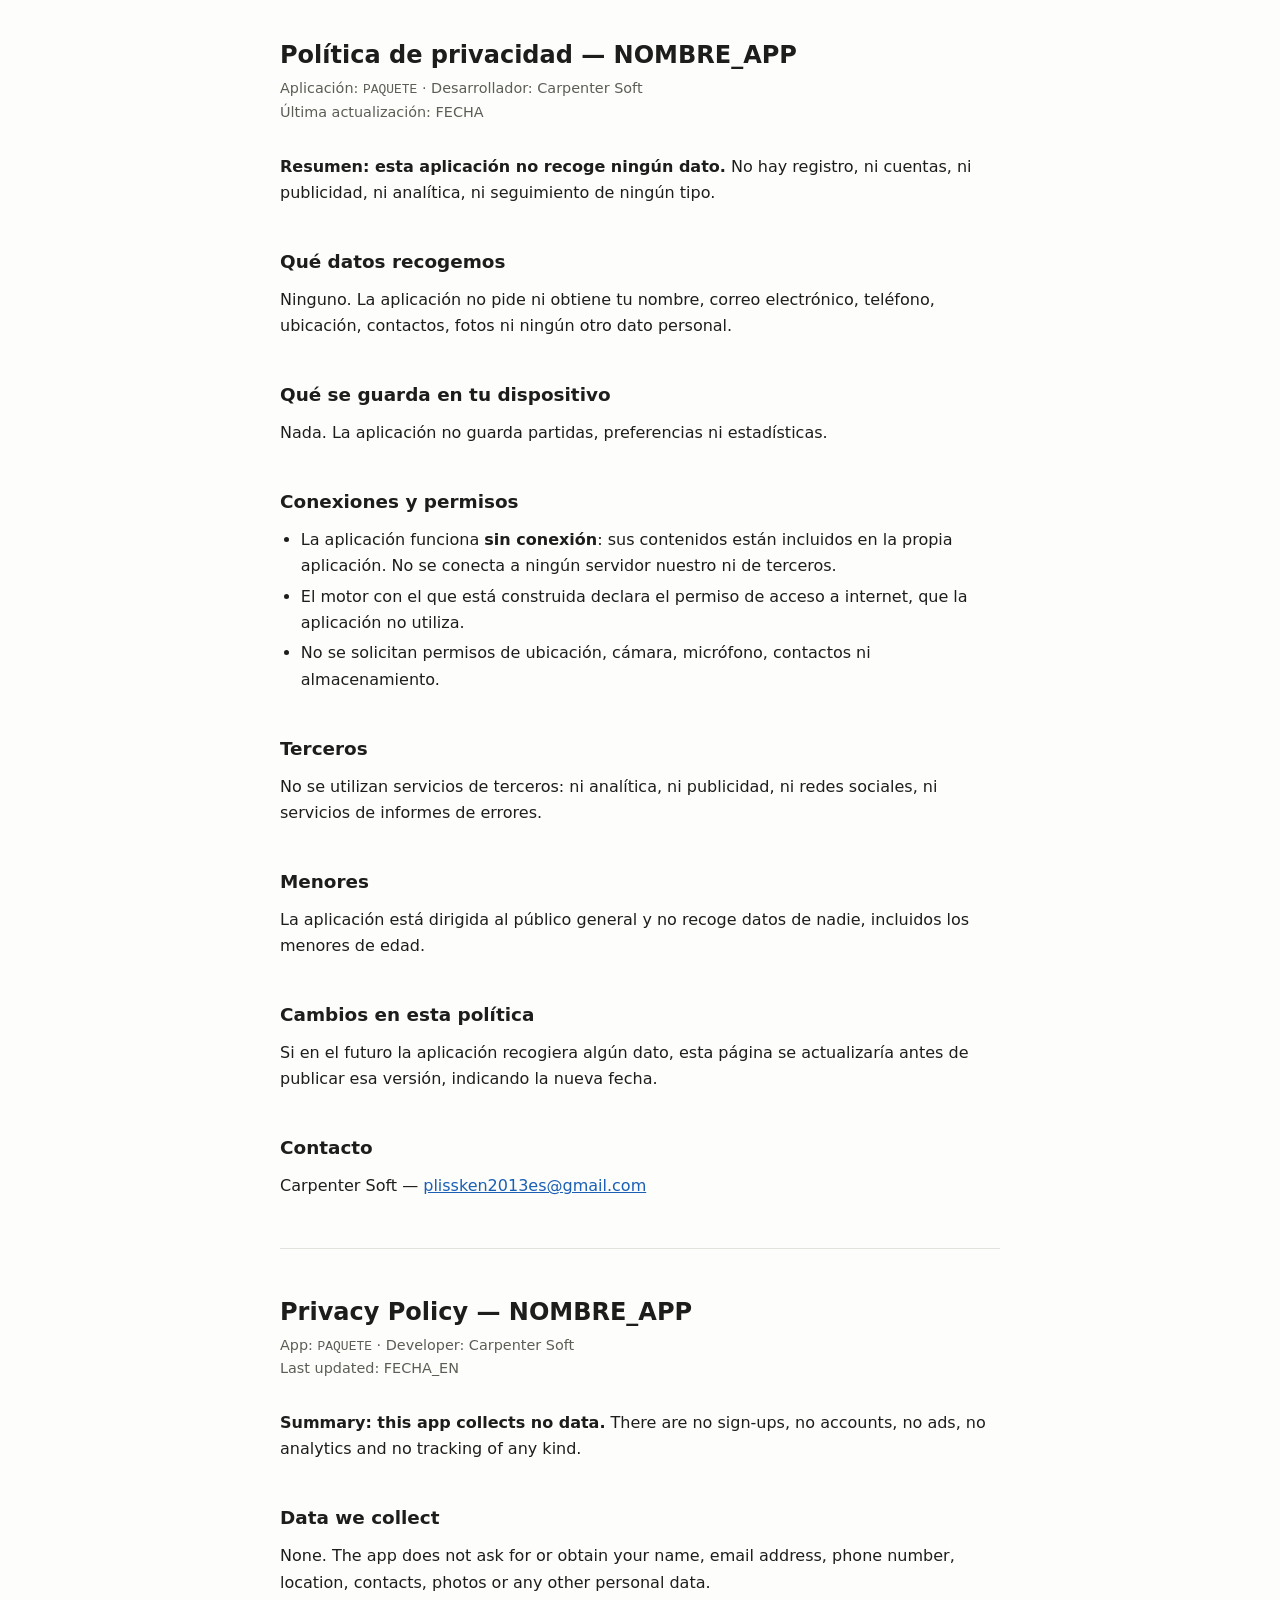
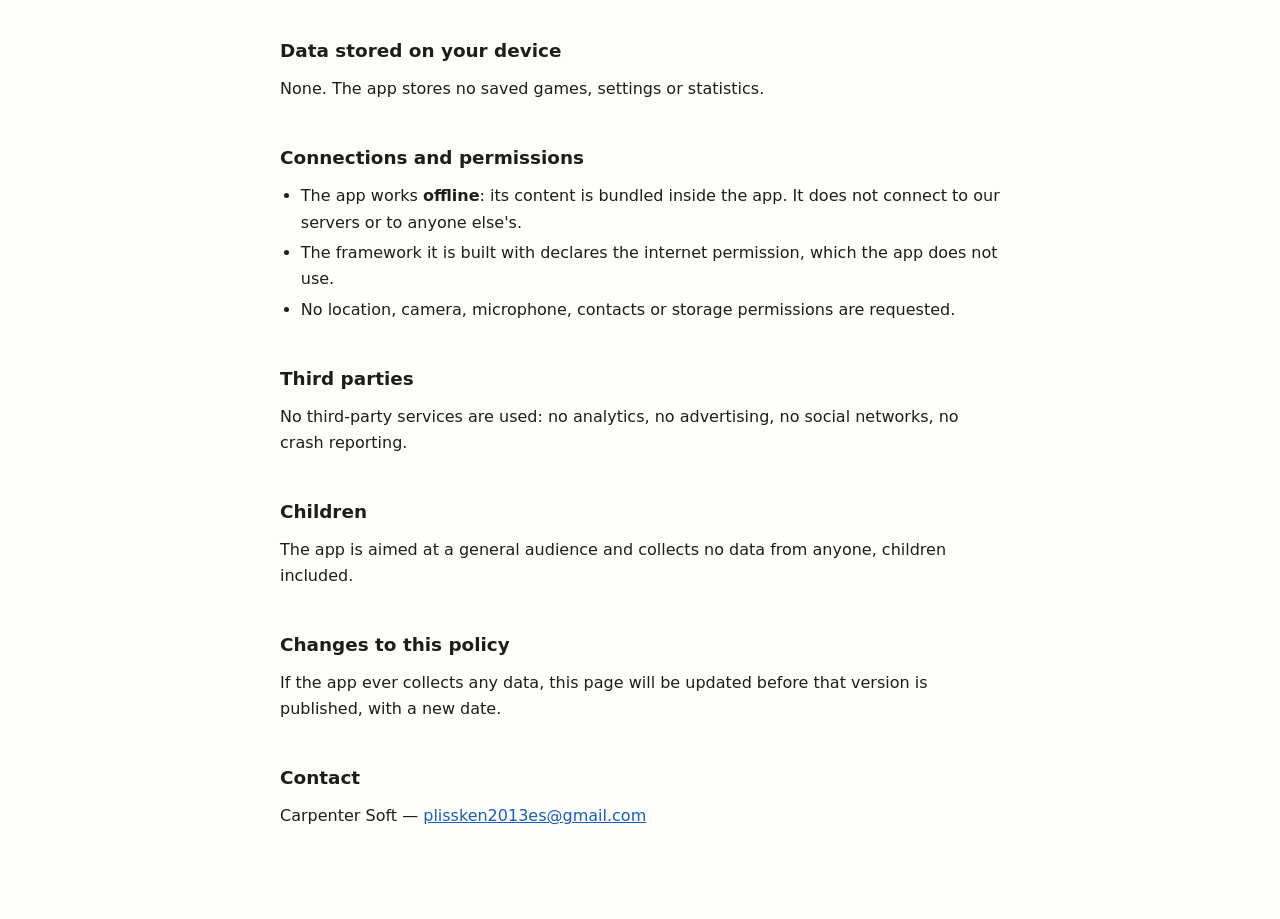
==== _plantilla.html @ b2e66b3e "Políticas de privacidad de las apps de Carpenter Soft Una página bilingüe (ES/EN) por aplicación pub" ====
<!doctype html>
<!--
  PLANTILLA. Copia este fichero como <nombre-app>.html, sustituye NOMBRE_APP, PAQUETE y la fecha,
  y borra las secciones que no apliquen. Ajusta "Qué se guarda en tu dispositivo" a la verdad de
  la app (comprueba en su código si usa localStorage, red o plugins nativos).

  Los ficheros que empiezan por "_" NO se publican en GitHub Pages (Jekyll los ignora), así que
  esta plantilla no queda accesible en la web.
-->
<html lang="es">
<head>
<meta charset="utf-8">
<meta name="viewport" content="width=device-width, initial-scale=1">
<title>Política de privacidad — NOMBRE_APP</title>
<link rel="stylesheet" href="assets/style.css">
</head>
<body>
<main>
  <h1>Política de privacidad — NOMBRE_APP</h1>
  <p class="meta">
    Aplicación: <span class="package">PAQUETE</span> · Desarrollador: Carpenter Soft<br>
    Última actualización: FECHA
  </p>

  <p><strong>Resumen: esta aplicación no recoge ningún dato.</strong> No hay registro, ni cuentas, ni publicidad, ni analítica, ni seguimiento de ningún tipo.</p>

  <h2>Qué datos recogemos</h2>
  <p>Ninguno. La aplicación no pide ni obtiene tu nombre, correo electrónico, teléfono, ubicación, contactos, fotos ni ningún otro dato personal.</p>

  <h2>Qué se guarda en tu dispositivo</h2>
  <p>Nada. La aplicación no guarda partidas, preferencias ni estadísticas.</p>
  <!-- Si la app guarda algo en local, sustituye el párrafo anterior por una lista de lo que guarda,
       di que no sale del dispositivo y que se borra al desinstalar. -->

  <h2>Conexiones y permisos</h2>
  <ul>
    <li>La aplicación funciona <strong>sin conexión</strong>: sus contenidos están incluidos en la propia aplicación. No se conecta a ningún servidor nuestro ni de terceros.</li>
    <li>El motor con el que está construida declara el permiso de acceso a internet, que la aplicación no utiliza.</li>
    <li>No se solicitan permisos de ubicación, cámara, micrófono, contactos ni almacenamiento.</li>
  </ul>

  <h2>Terceros</h2>
  <p>No se utilizan servicios de terceros: ni analítica, ni publicidad, ni redes sociales, ni servicios de informes de errores.</p>

  <h2>Menores</h2>
  <p>La aplicación está dirigida al público general y no recoge datos de nadie, incluidos los menores de edad.</p>

  <h2>Cambios en esta política</h2>
  <p>Si en el futuro la aplicación recogiera algún dato, esta página se actualizaría antes de publicar esa versión, indicando la nueva fecha.</p>

  <h2>Contacto</h2>
  <p>Carpenter Soft — <a href="mailto:plissken2013es@gmail.com">plissken2013es@gmail.com</a></p>

  <hr>

  <h1 lang="en">Privacy Policy — NOMBRE_APP</h1>
  <p class="meta" lang="en">
    App: <span class="package">PAQUETE</span> · Developer: Carpenter Soft<br>
    Last updated: FECHA_EN
  </p>

  <div lang="en">
    <p><strong>Summary: this app collects no data.</strong> There are no sign-ups, no accounts, no ads, no analytics and no tracking of any kind.</p>

    <h2>Data we collect</h2>
    <p>None. The app does not ask for or obtain your name, email address, phone number, location, contacts, photos or any other personal data.</p>

    <h2>Data stored on your device</h2>
    <p>None. The app stores no saved games, settings or statistics.</p>

    <h2>Connections and permissions</h2>
    <ul>
      <li>The app works <strong>offline</strong>: its content is bundled inside the app. It does not connect to our servers or to anyone else's.</li>
      <li>The framework it is built with declares the internet permission, which the app does not use.</li>
      <li>No location, camera, microphone, contacts or storage permissions are requested.</li>
    </ul>

    <h2>Third parties</h2>
    <p>No third-party services are used: no analytics, no advertising, no social networks, no crash reporting.</p>

    <h2>Children</h2>
    <p>The app is aimed at a general audience and collects no data from anyone, children included.</p>

    <h2>Changes to this policy</h2>
    <p>If the app ever collects any data, this page will be updated before that version is published, with a new date.</p>

    <h2>Contact</h2>
    <p>Carpenter Soft — <a href="mailto:plissken2013es@gmail.com">plissken2013es@gmail.com</a></p>
  </div>
</main>
</body>
</html>
---- assets/style.css ----
:root {
  --bg: #fdfdfb;
  --fg: #1d1d1b;
  --muted: #5d5d57;
  --rule: #e2e2dc;
  --link: #1a5fb4;
}

* { box-sizing: border-box; }

body {
  margin: 0;
  padding: 40px 20px 80px;
  background: var(--bg);
  color: var(--fg);
  font-family: system-ui, -apple-system, "Segoe UI", Roboto, sans-serif;
  line-height: 1.65;
}

main { max-width: 720px; margin: 0 auto; }

h1 { font-size: 1.5rem; line-height: 1.3; margin: 0 0 .25em; }
h2 { font-size: 1.15rem; margin: 2.2em 0 .5em; }
h3 { font-size: 1rem; margin: 1.6em 0 .4em; }

p, ul { margin: .6em 0; }
ul { padding-left: 1.3em; }
li { margin: .25em 0; }

a { color: var(--link); }

.meta { color: var(--muted); font-size: .9rem; margin: 0 0 2em; }
.package { font-family: ui-monospace, SFMono-Regular, Menlo, Consolas, monospace; font-size: .9em; }

hr { border: 0; border-top: 1px solid var(--rule); margin: 3em 0; }

.apps { list-style: none; padding: 0; }
.apps li { padding: .7em 0; border-bottom: 1px solid var(--rule); }
.apps a { font-weight: 600; text-decoration: none; }
.apps a:hover { text-decoration: underline; }
.apps span { display: block; color: var(--muted); font-size: .9rem; }

footer { max-width: 720px; margin: 3em auto 0; color: var(--muted); font-size: .9rem; }

@media (prefers-color-scheme: dark) {
  :root { --bg: #16161a; --fg: #ececec; --muted: #a0a0a0; --rule: #33333a; --link: #7cb0ff; }
}
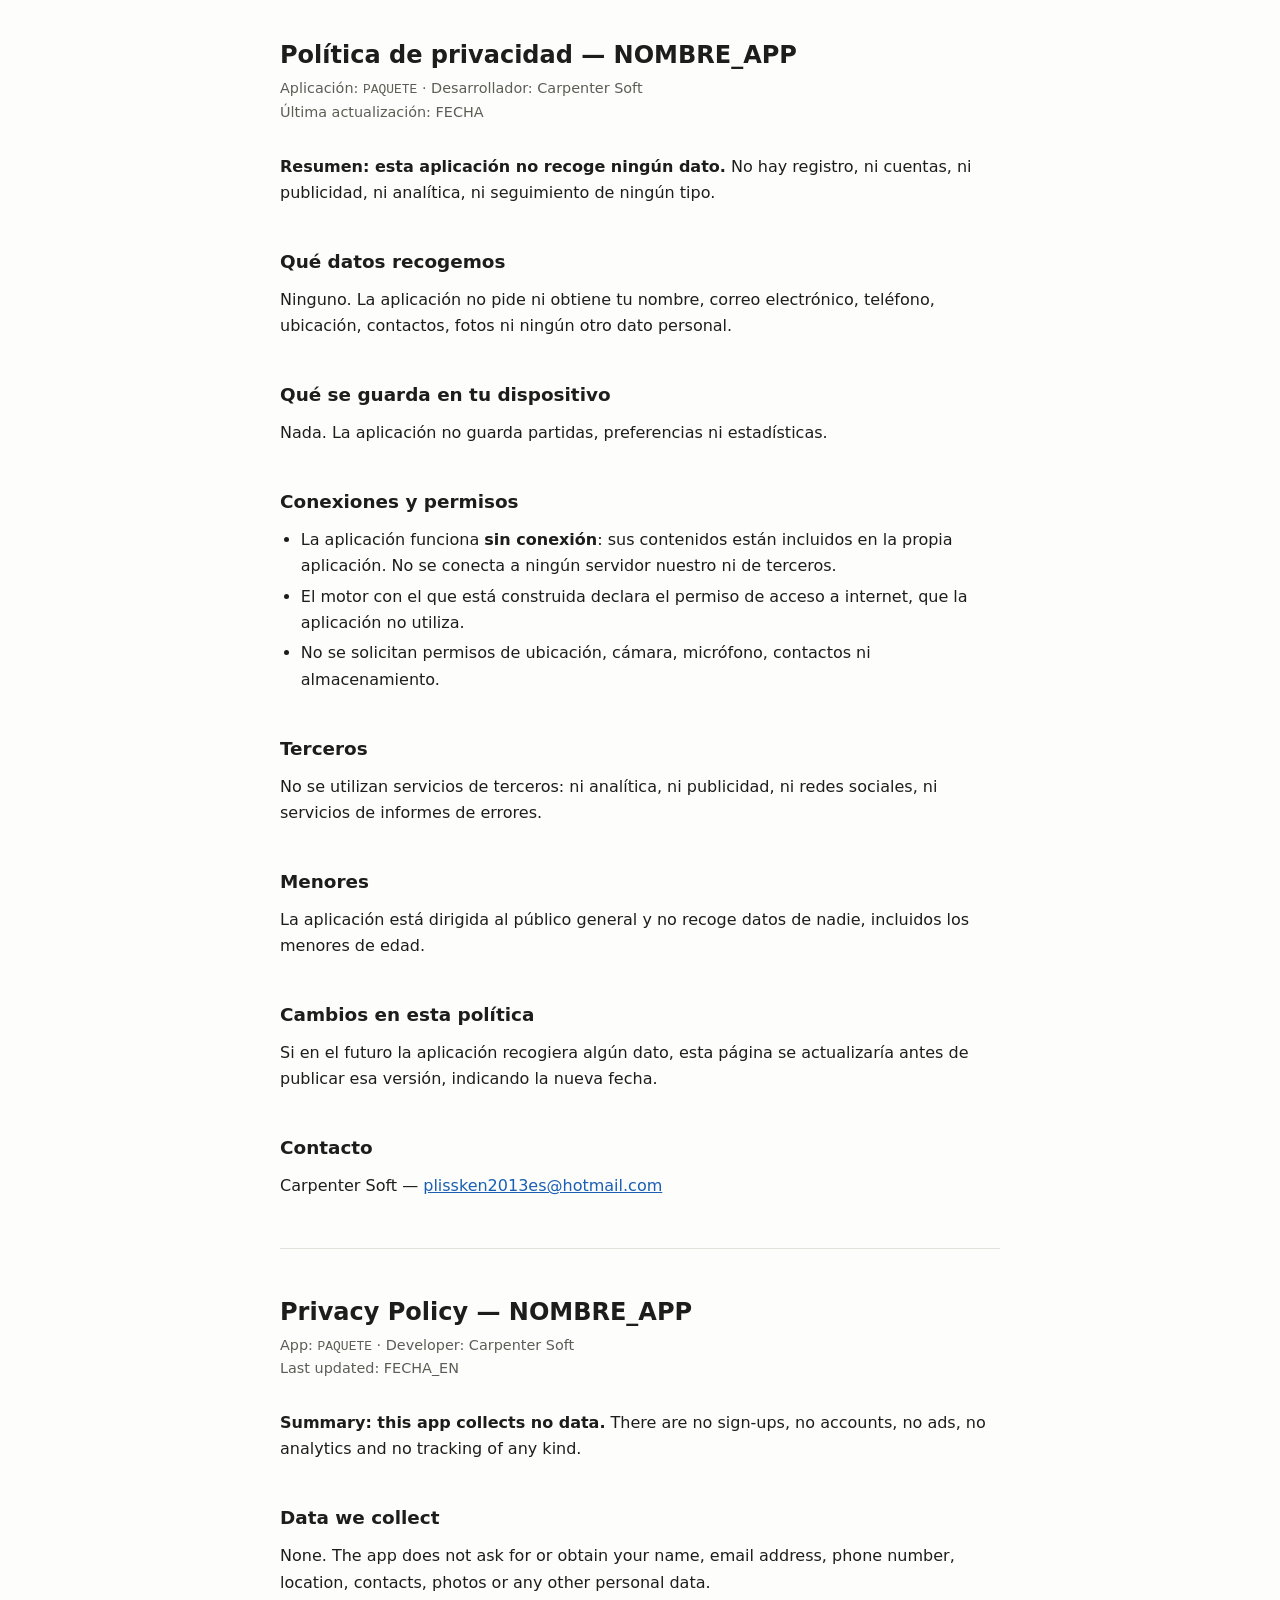
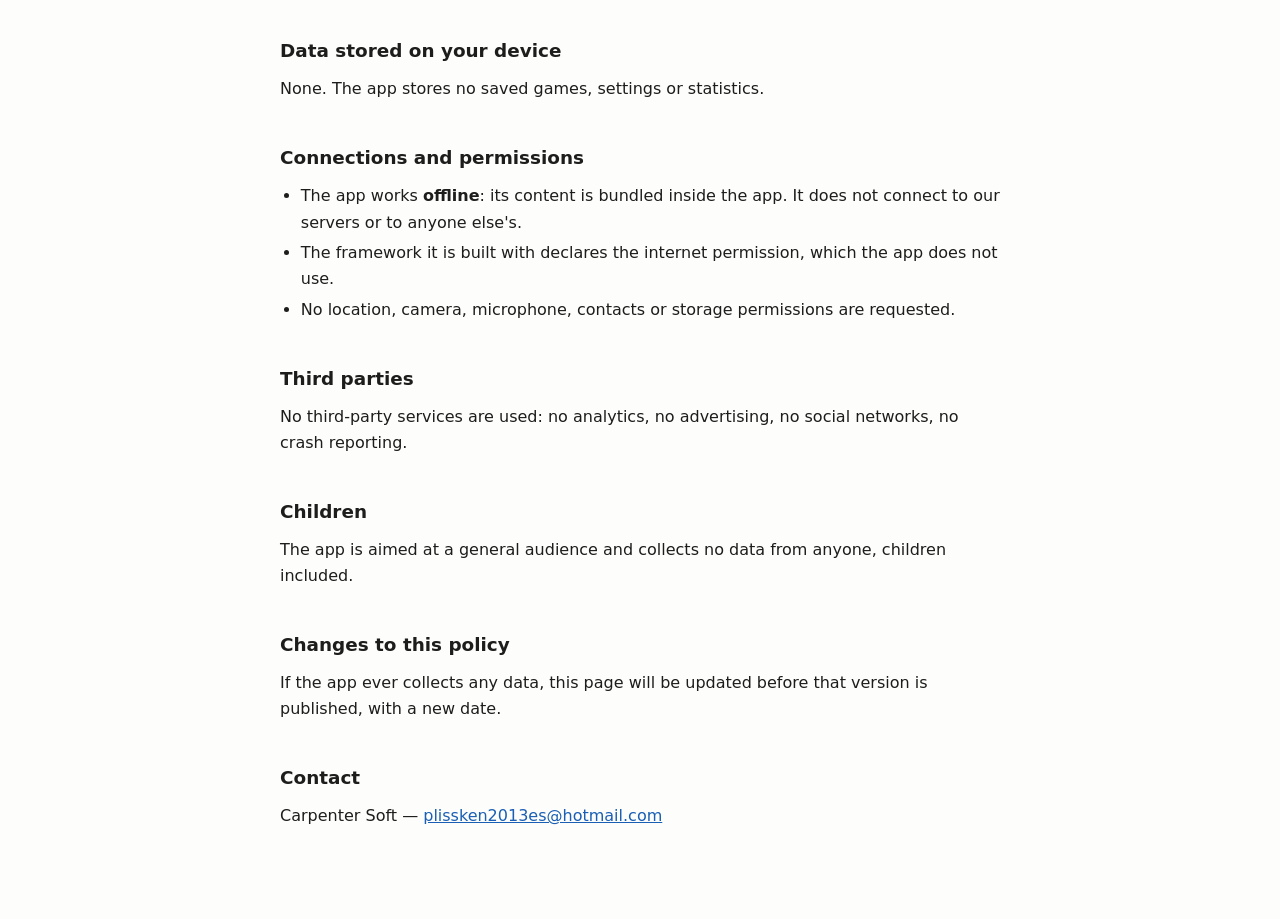
==== commit 472518f7: "Correo de contacto: hotmail, el mismo de las fichas de Play Co-Authored-By: Claude Opus 5 <noreply@a" ====
--- a/_plantilla.html
+++ b/_plantilla.html
@@ -49,7 +49,7 @@
   <p>Si en el futuro la aplicación recogiera algún dato, esta página se actualizaría antes de publicar esa versión, indicando la nueva fecha.</p>
 
   <h2>Contacto</h2>
-  <p>Carpenter Soft — <a href="mailto:plissken2013es@gmail.com">plissken2013es@gmail.com</a></p>
+  <p>Carpenter Soft — <a href="mailto:plissken2013es@hotmail.com">plissken2013es@hotmail.com</a></p>
 
   <hr>
 
@@ -85,7 +85,7 @@
     <p>If the app ever collects any data, this page will be updated before that version is published, with a new date.</p>
 
     <h2>Contact</h2>
-    <p>Carpenter Soft — <a href="mailto:plissken2013es@gmail.com">plissken2013es@gmail.com</a></p>
+    <p>Carpenter Soft — <a href="mailto:plissken2013es@hotmail.com">plissken2013es@hotmail.com</a></p>
   </div>
 </main>
 </body>
